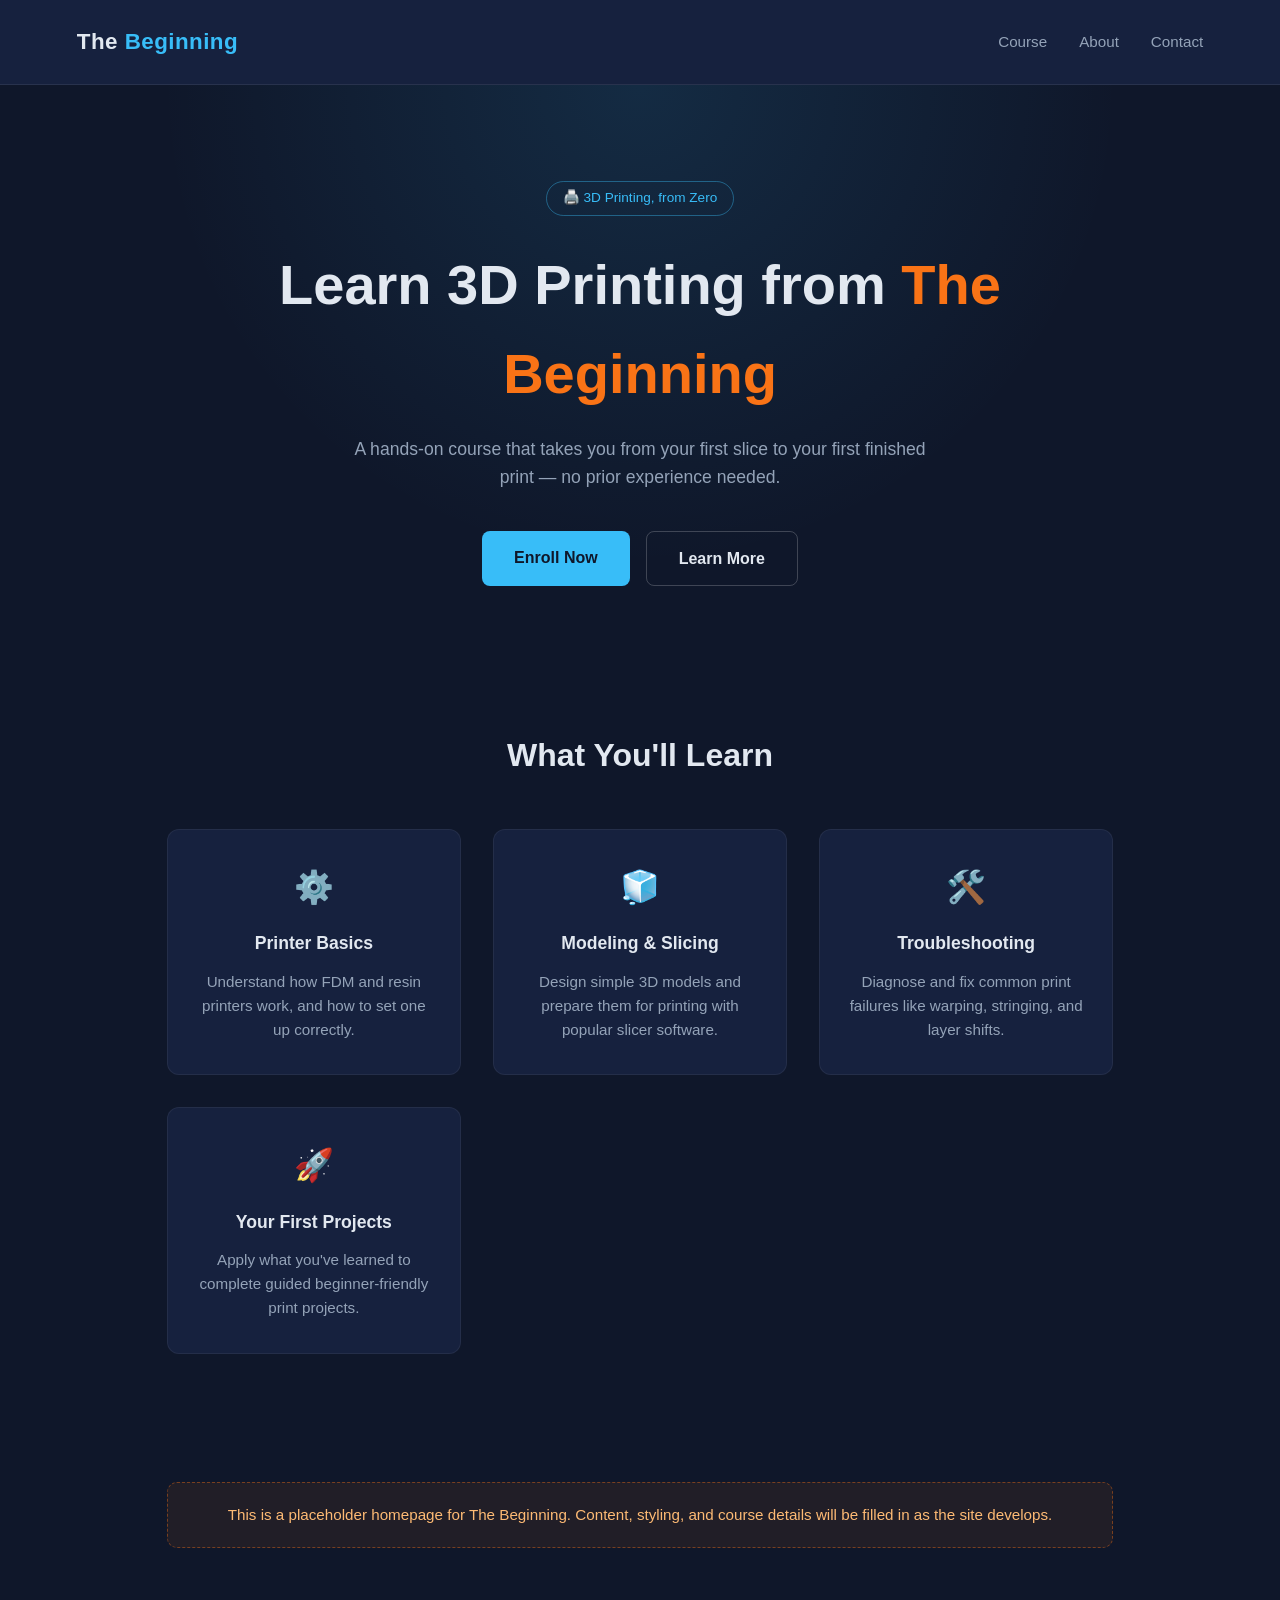
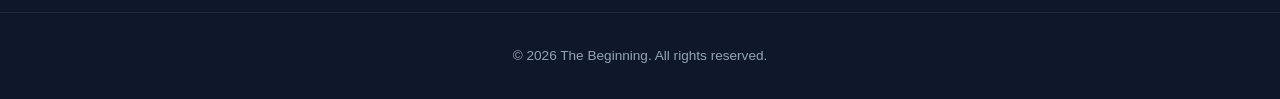
==== index.html @ fad1dd6c "Add placeholder homepage for The Beginning 3D printing course Co-Authored-By: Claude Sonnet 5 <norep" ====
<!DOCTYPE html>
<html lang="en">
<head>
  <meta charset="UTF-8">
  <meta name="viewport" content="width=device-width, initial-scale=1.0">
  <title>The Beginning | 3D Printing Course</title>
  <style>
    :root {
      --bg: #0f172a;
      --bg-alt: #16213e;
      --accent: #38bdf8;
      --accent-2: #f97316;
      --text: #e2e8f0;
      --text-muted: #94a3b8;
    }

    * {
      box-sizing: border-box;
      margin: 0;
      padding: 0;
    }

    body {
      font-family: 'Segoe UI', Arial, sans-serif;
      background: var(--bg);
      color: var(--text);
      line-height: 1.6;
    }

    header {
      display: flex;
      align-items: center;
      justify-content: space-between;
      padding: 1.5rem 6%;
      background: var(--bg-alt);
      border-bottom: 1px solid rgba(255, 255, 255, 0.08);
    }

    .logo {
      font-size: 1.4rem;
      font-weight: 700;
      color: var(--text);
      letter-spacing: 0.02em;
    }

    .logo span {
      color: var(--accent);
    }

    nav ul {
      list-style: none;
      display: flex;
      gap: 2rem;
    }

    nav a {
      color: var(--text-muted);
      text-decoration: none;
      font-size: 0.95rem;
      transition: color 0.2s ease;
    }

    nav a:hover {
      color: var(--accent);
    }

    .hero {
      text-align: center;
      padding: 6rem 6% 5rem;
      background: radial-gradient(circle at 50% 0%, rgba(56, 189, 248, 0.12), transparent 60%);
    }

    .hero .badge {
      display: inline-block;
      padding: 0.35rem 1rem;
      border: 1px solid rgba(56, 189, 248, 0.4);
      border-radius: 999px;
      color: var(--accent);
      font-size: 0.85rem;
      margin-bottom: 1.5rem;
    }

    .hero h1 {
      font-size: clamp(2.2rem, 5vw, 3.5rem);
      margin-bottom: 1rem;
    }

    .hero h1 em {
      font-style: normal;
      color: var(--accent-2);
    }

    .hero p {
      max-width: 600px;
      margin: 0 auto 2.5rem;
      color: var(--text-muted);
      font-size: 1.1rem;
    }

    .cta-group {
      display: flex;
      justify-content: center;
      gap: 1rem;
      flex-wrap: wrap;
    }

    .btn {
      display: inline-block;
      padding: 0.85rem 2rem;
      border-radius: 8px;
      font-weight: 600;
      text-decoration: none;
      transition: transform 0.15s ease, opacity 0.15s ease;
    }

    .btn:hover {
      transform: translateY(-2px);
    }

    .btn-primary {
      background: var(--accent);
      color: #0f172a;
    }

    .btn-secondary {
      background: transparent;
      color: var(--text);
      border: 1px solid rgba(255, 255, 255, 0.2);
    }

    section {
      padding: 4rem 6%;
      max-width: 1100px;
      margin: 0 auto;
    }

    section h2 {
      text-align: center;
      font-size: 2rem;
      margin-bottom: 3rem;
    }

    .features {
      display: grid;
      grid-template-columns: repeat(auto-fit, minmax(240px, 1fr));
      gap: 2rem;
    }

    .card {
      background: var(--bg-alt);
      border: 1px solid rgba(255, 255, 255, 0.06);
      border-radius: 12px;
      padding: 2rem 1.5rem;
      text-align: center;
    }

    .card .icon {
      font-size: 2rem;
      margin-bottom: 1rem;
    }

    .card h3 {
      margin-bottom: 0.75rem;
      font-size: 1.1rem;
    }

    .card p {
      color: var(--text-muted);
      font-size: 0.95rem;
    }

    .placeholder-note {
      text-align: center;
      background: rgba(249, 115, 22, 0.08);
      border: 1px dashed rgba(249, 115, 22, 0.4);
      border-radius: 10px;
      padding: 1.25rem;
      color: #fdba74;
      font-size: 0.95rem;
    }

    footer {
      text-align: center;
      padding: 2rem 6%;
      color: var(--text-muted);
      font-size: 0.85rem;
      border-top: 1px solid rgba(255, 255, 255, 0.08);
    }

    @media (max-width: 640px) {
      header {
        flex-direction: column;
        gap: 1rem;
      }

      nav ul {
        gap: 1.25rem;
      }
    }
  </style>
</head>
<body>

  <header>
    <div class="logo">The <span>Beginning</span></div>
    <nav>
      <ul>
        <li><a href="#features">Course</a></li>
        <li><a href="#about">About</a></li>
        <li><a href="#contact">Contact</a></li>
      </ul>
    </nav>
  </header>

  <main>
    <section class="hero">
      <span class="badge">🖨️ 3D Printing, from Zero</span>
      <h1>Learn 3D Printing from <em>The Beginning</em></h1>
      <p>
        A hands-on course that takes you from your first slice to your first
        finished print — no prior experience needed.
      </p>
      <div class="cta-group">
        <a href="#" class="btn btn-primary">Enroll Now</a>
        <a href="#features" class="btn btn-secondary">Learn More</a>
      </div>
    </section>

    <section id="features">
      <h2>What You'll Learn</h2>
      <div class="features">
        <div class="card">
          <div class="icon">⚙️</div>
          <h3>Printer Basics</h3>
          <p>Understand how FDM and resin printers work, and how to set one up correctly.</p>
        </div>
        <div class="card">
          <div class="icon">🧊</div>
          <h3>Modeling &amp; Slicing</h3>
          <p>Design simple 3D models and prepare them for printing with popular slicer software.</p>
        </div>
        <div class="card">
          <div class="icon">🛠️</div>
          <h3>Troubleshooting</h3>
          <p>Diagnose and fix common print failures like warping, stringing, and layer shifts.</p>
        </div>
        <div class="card">
          <div class="icon">🚀</div>
          <h3>Your First Projects</h3>
          <p>Apply what you've learned to complete guided beginner-friendly print projects.</p>
        </div>
      </div>
    </section>

    <section id="about">
      <p class="placeholder-note">
        This is a placeholder homepage for The Beginning. Content, styling, and
        course details will be filled in as the site develops.
      </p>
    </section>
  </main>

  <footer id="contact">
    &copy; 2026 The Beginning. All rights reserved.
  </footer>

</body>
</html>
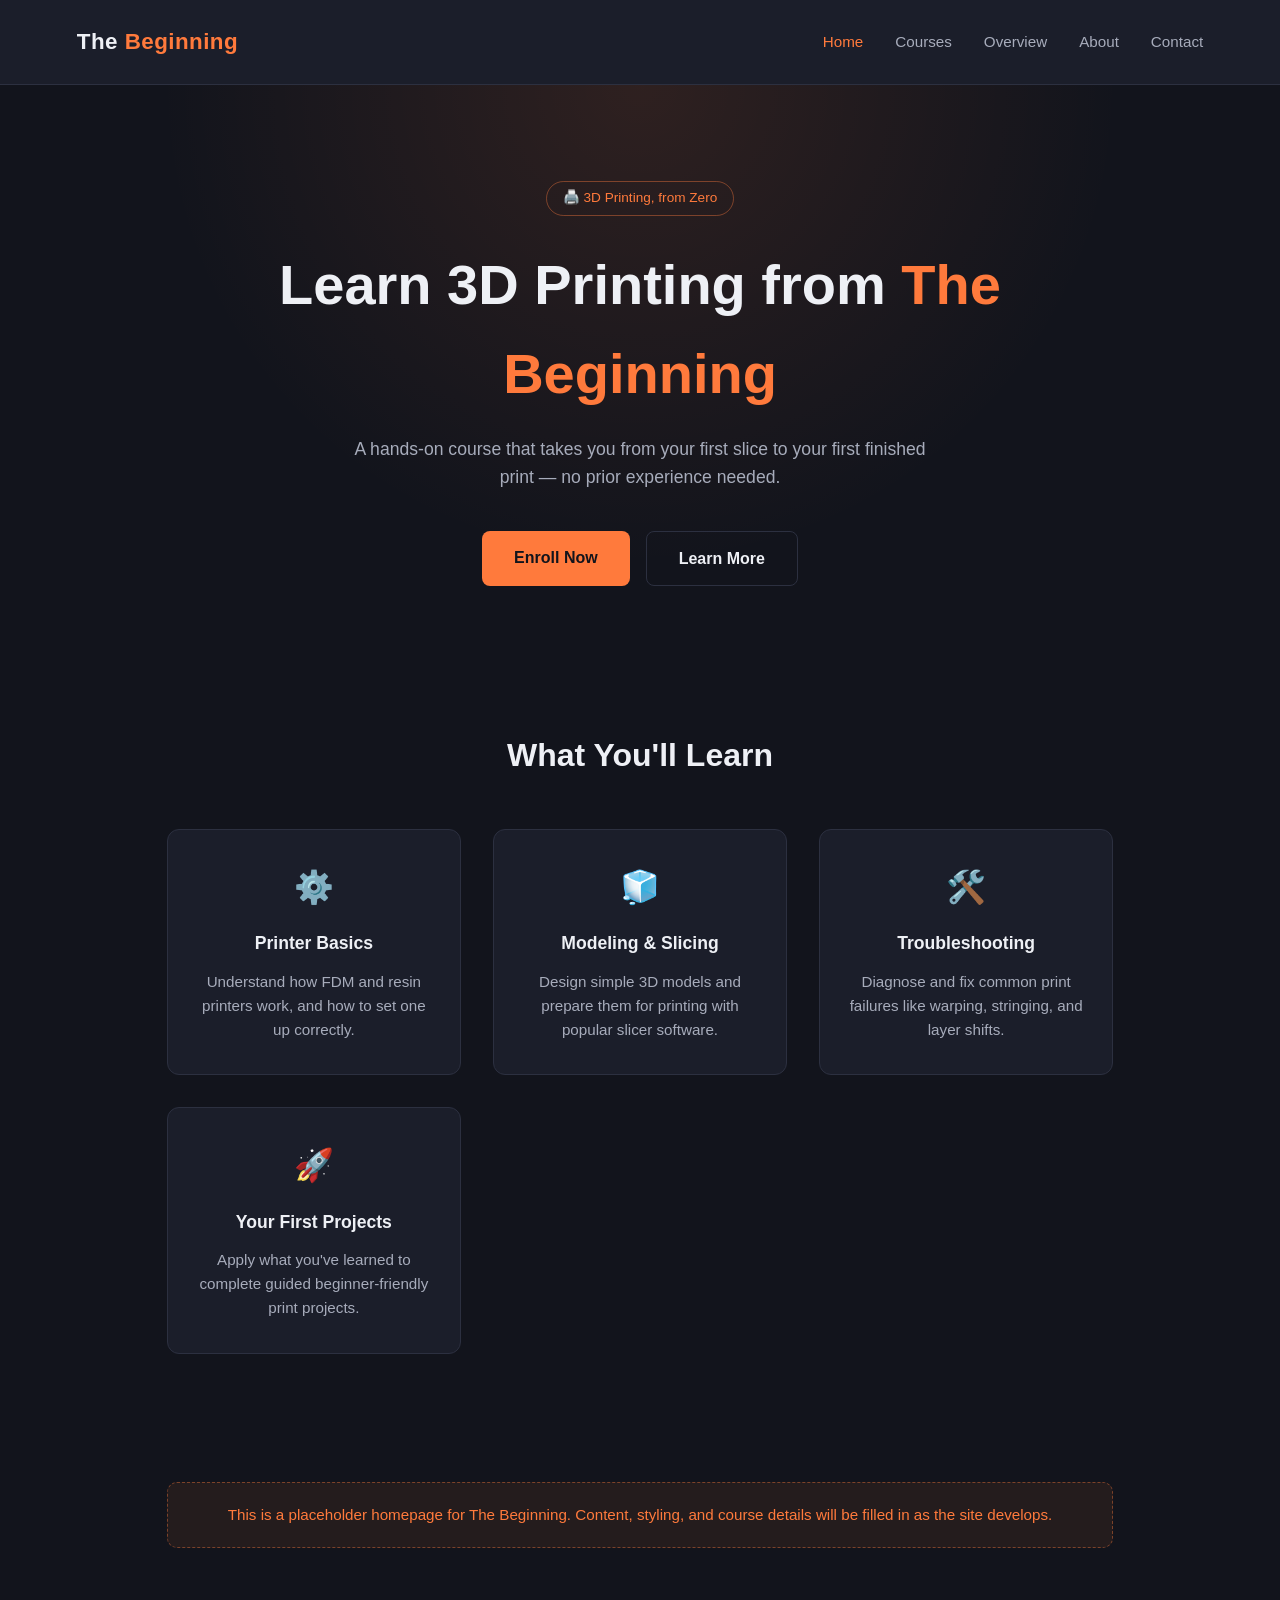
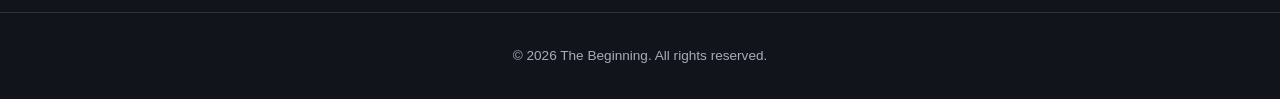
==== commit 5157cc99: "Add site structure with shared nav and dark/orange theme Introduce Courses, Overview, About, and Con" ====
--- a/index.html
+++ b/index.html
@@ -4,210 +4,19 @@
   <meta charset="UTF-8">
   <meta name="viewport" content="width=device-width, initial-scale=1.0">
   <title>The Beginning | 3D Printing Course</title>
-  <style>
-    :root {
-      --bg: #0f172a;
-      --bg-alt: #16213e;
-      --accent: #38bdf8;
-      --accent-2: #f97316;
-      --text: #e2e8f0;
-      --text-muted: #94a3b8;
-    }
-
-    * {
-      box-sizing: border-box;
-      margin: 0;
-      padding: 0;
-    }
-
-    body {
-      font-family: 'Segoe UI', Arial, sans-serif;
-      background: var(--bg);
-      color: var(--text);
-      line-height: 1.6;
-    }
-
-    header {
-      display: flex;
-      align-items: center;
-      justify-content: space-between;
-      padding: 1.5rem 6%;
-      background: var(--bg-alt);
-      border-bottom: 1px solid rgba(255, 255, 255, 0.08);
-    }
-
-    .logo {
-      font-size: 1.4rem;
-      font-weight: 700;
-      color: var(--text);
-      letter-spacing: 0.02em;
-    }
-
-    .logo span {
-      color: var(--accent);
-    }
-
-    nav ul {
-      list-style: none;
-      display: flex;
-      gap: 2rem;
-    }
-
-    nav a {
-      color: var(--text-muted);
-      text-decoration: none;
-      font-size: 0.95rem;
-      transition: color 0.2s ease;
-    }
-
-    nav a:hover {
-      color: var(--accent);
-    }
-
-    .hero {
-      text-align: center;
-      padding: 6rem 6% 5rem;
-      background: radial-gradient(circle at 50% 0%, rgba(56, 189, 248, 0.12), transparent 60%);
-    }
-
-    .hero .badge {
-      display: inline-block;
-      padding: 0.35rem 1rem;
-      border: 1px solid rgba(56, 189, 248, 0.4);
-      border-radius: 999px;
-      color: var(--accent);
-      font-size: 0.85rem;
-      margin-bottom: 1.5rem;
-    }
-
-    .hero h1 {
-      font-size: clamp(2.2rem, 5vw, 3.5rem);
-      margin-bottom: 1rem;
-    }
-
-    .hero h1 em {
-      font-style: normal;
-      color: var(--accent-2);
-    }
-
-    .hero p {
-      max-width: 600px;
-      margin: 0 auto 2.5rem;
-      color: var(--text-muted);
-      font-size: 1.1rem;
-    }
-
-    .cta-group {
-      display: flex;
-      justify-content: center;
-      gap: 1rem;
-      flex-wrap: wrap;
-    }
-
-    .btn {
-      display: inline-block;
-      padding: 0.85rem 2rem;
-      border-radius: 8px;
-      font-weight: 600;
-      text-decoration: none;
-      transition: transform 0.15s ease, opacity 0.15s ease;
-    }
-
-    .btn:hover {
-      transform: translateY(-2px);
-    }
-
-    .btn-primary {
-      background: var(--accent);
-      color: #0f172a;
-    }
-
-    .btn-secondary {
-      background: transparent;
-      color: var(--text);
-      border: 1px solid rgba(255, 255, 255, 0.2);
-    }
-
-    section {
-      padding: 4rem 6%;
-      max-width: 1100px;
-      margin: 0 auto;
-    }
-
-    section h2 {
-      text-align: center;
-      font-size: 2rem;
-      margin-bottom: 3rem;
-    }
-
-    .features {
-      display: grid;
-      grid-template-columns: repeat(auto-fit, minmax(240px, 1fr));
-      gap: 2rem;
-    }
-
-    .card {
-      background: var(--bg-alt);
-      border: 1px solid rgba(255, 255, 255, 0.06);
-      border-radius: 12px;
-      padding: 2rem 1.5rem;
-      text-align: center;
-    }
-
-    .card .icon {
-      font-size: 2rem;
-      margin-bottom: 1rem;
-    }
-
-    .card h3 {
-      margin-bottom: 0.75rem;
-      font-size: 1.1rem;
-    }
-
-    .card p {
-      color: var(--text-muted);
-      font-size: 0.95rem;
-    }
-
-    .placeholder-note {
-      text-align: center;
-      background: rgba(249, 115, 22, 0.08);
-      border: 1px dashed rgba(249, 115, 22, 0.4);
-      border-radius: 10px;
-      padding: 1.25rem;
-      color: #fdba74;
-      font-size: 0.95rem;
-    }
-
-    footer {
-      text-align: center;
-      padding: 2rem 6%;
-      color: var(--text-muted);
-      font-size: 0.85rem;
-      border-top: 1px solid rgba(255, 255, 255, 0.08);
-    }
-
-    @media (max-width: 640px) {
-      header {
-        flex-direction: column;
-        gap: 1rem;
-      }
-
-      nav ul {
-        gap: 1.25rem;
-      }
-    }
-  </style>
+  <link rel="stylesheet" href="styles.css">
 </head>
 <body>
 
   <header>
-    <div class="logo">The <span>Beginning</span></div>
+    <a href="index.html" class="logo">The <span>Beginning</span></a>
     <nav>
       <ul>
-        <li><a href="#features">Course</a></li>
-        <li><a href="#about">About</a></li>
-        <li><a href="#contact">Contact</a></li>
+        <li><a href="index.html" aria-current="page">Home</a></li>
+        <li><a href="courses.html">Courses</a></li>
+        <li><a href="overview.html">Overview</a></li>
+        <li><a href="about.html">About</a></li>
+        <li><a href="contact.html">Contact</a></li>
       </ul>
     </nav>
   </header>
@@ -221,7 +30,7 @@
         finished print — no prior experience needed.
       </p>
       <div class="cta-group">
-        <a href="#" class="btn btn-primary">Enroll Now</a>
+        <a href="courses.html" class="btn btn-primary">Enroll Now</a>
         <a href="#features" class="btn btn-secondary">Learn More</a>
       </div>
     </section>
@@ -252,7 +61,7 @@
       </div>
     </section>
 
-    <section id="about">
+    <section>
       <p class="placeholder-note">
         This is a placeholder homepage for The Beginning. Content, styling, and
         course details will be filled in as the site develops.
@@ -260,7 +69,7 @@
     </section>
   </main>
 
-  <footer id="contact">
+  <footer>
     &copy; 2026 The Beginning. All rights reserved.
   </footer>
 
--- a/styles.css
+++ b/styles.css
@@ -0,0 +1,214 @@
+:root {
+  --bg: #12141c;
+  --panel: #1b1e2a;
+  --accent: #ff7a3c;
+  --text: #eef0f5;
+  --text-muted: #a7acbb;
+  --border: #2c3040;
+}
+
+* {
+  box-sizing: border-box;
+  margin: 0;
+  padding: 0;
+}
+
+body {
+  font-family: 'Segoe UI', Arial, sans-serif;
+  background: var(--bg);
+  color: var(--text);
+  line-height: 1.6;
+}
+
+header {
+  display: flex;
+  align-items: center;
+  justify-content: space-between;
+  padding: 1.5rem 6%;
+  background: var(--panel);
+  border-bottom: 1px solid var(--border);
+}
+
+.logo {
+  font-size: 1.4rem;
+  font-weight: 700;
+  color: var(--text);
+  letter-spacing: 0.02em;
+  text-decoration: none;
+}
+
+.logo span {
+  color: var(--accent);
+}
+
+nav ul {
+  list-style: none;
+  display: flex;
+  gap: 2rem;
+}
+
+nav a {
+  color: var(--text-muted);
+  text-decoration: none;
+  font-size: 0.95rem;
+  transition: color 0.2s ease;
+}
+
+nav a:hover,
+nav a[aria-current="page"] {
+  color: var(--accent);
+}
+
+.hero {
+  text-align: center;
+  padding: 6rem 6% 5rem;
+  background: radial-gradient(circle at 50% 0%, rgba(255, 122, 60, 0.12), transparent 60%);
+}
+
+.hero .badge {
+  display: inline-block;
+  padding: 0.35rem 1rem;
+  border: 1px solid rgba(255, 122, 60, 0.4);
+  border-radius: 999px;
+  color: var(--accent);
+  font-size: 0.85rem;
+  margin-bottom: 1.5rem;
+}
+
+.hero h1 {
+  font-size: clamp(2.2rem, 5vw, 3.5rem);
+  margin-bottom: 1rem;
+}
+
+.hero h1 em {
+  font-style: normal;
+  color: var(--accent);
+}
+
+.hero p {
+  max-width: 600px;
+  margin: 0 auto 2.5rem;
+  color: var(--text-muted);
+  font-size: 1.1rem;
+}
+
+.cta-group {
+  display: flex;
+  justify-content: center;
+  gap: 1rem;
+  flex-wrap: wrap;
+}
+
+.btn {
+  display: inline-block;
+  padding: 0.85rem 2rem;
+  border-radius: 8px;
+  font-weight: 600;
+  text-decoration: none;
+  transition: transform 0.15s ease, opacity 0.15s ease;
+}
+
+.btn:hover {
+  transform: translateY(-2px);
+}
+
+.btn-primary {
+  background: var(--accent);
+  color: var(--bg);
+}
+
+.btn-secondary {
+  background: transparent;
+  color: var(--text);
+  border: 1px solid var(--border);
+}
+
+main {
+  min-height: 60vh;
+}
+
+section {
+  padding: 4rem 6%;
+  max-width: 1100px;
+  margin: 0 auto;
+}
+
+section h2 {
+  text-align: center;
+  font-size: 2rem;
+  margin-bottom: 3rem;
+}
+
+.features {
+  display: grid;
+  grid-template-columns: repeat(auto-fit, minmax(240px, 1fr));
+  gap: 2rem;
+}
+
+.card {
+  background: var(--panel);
+  border: 1px solid var(--border);
+  border-radius: 12px;
+  padding: 2rem 1.5rem;
+  text-align: center;
+}
+
+.card .icon {
+  font-size: 2rem;
+  margin-bottom: 1rem;
+}
+
+.card h3 {
+  margin-bottom: 0.75rem;
+  font-size: 1.1rem;
+}
+
+.card p {
+  color: var(--text-muted);
+  font-size: 0.95rem;
+}
+
+.placeholder-note {
+  text-align: center;
+  background: rgba(255, 122, 60, 0.08);
+  border: 1px dashed rgba(255, 122, 60, 0.4);
+  border-radius: 10px;
+  padding: 1.25rem;
+  color: var(--accent);
+  font-size: 0.95rem;
+}
+
+.page-hero {
+  text-align: center;
+  padding: 4rem 6% 2rem;
+}
+
+.page-hero h1 {
+  font-size: clamp(1.8rem, 4vw, 2.6rem);
+  margin-bottom: 0.75rem;
+}
+
+.page-hero p {
+  color: var(--text-muted);
+  max-width: 600px;
+  margin: 0 auto;
+}
+
+footer {
+  text-align: center;
+  padding: 2rem 6%;
+  color: var(--text-muted);
+  font-size: 0.85rem;
+  border-top: 1px solid var(--border);
+}
+
+@media (max-width: 640px) {
+  header {
+    flex-direction: column;
+    gap: 1rem;
+  }
+
+  nav ul {
+    gap: 1.25rem;
+  }
+}
